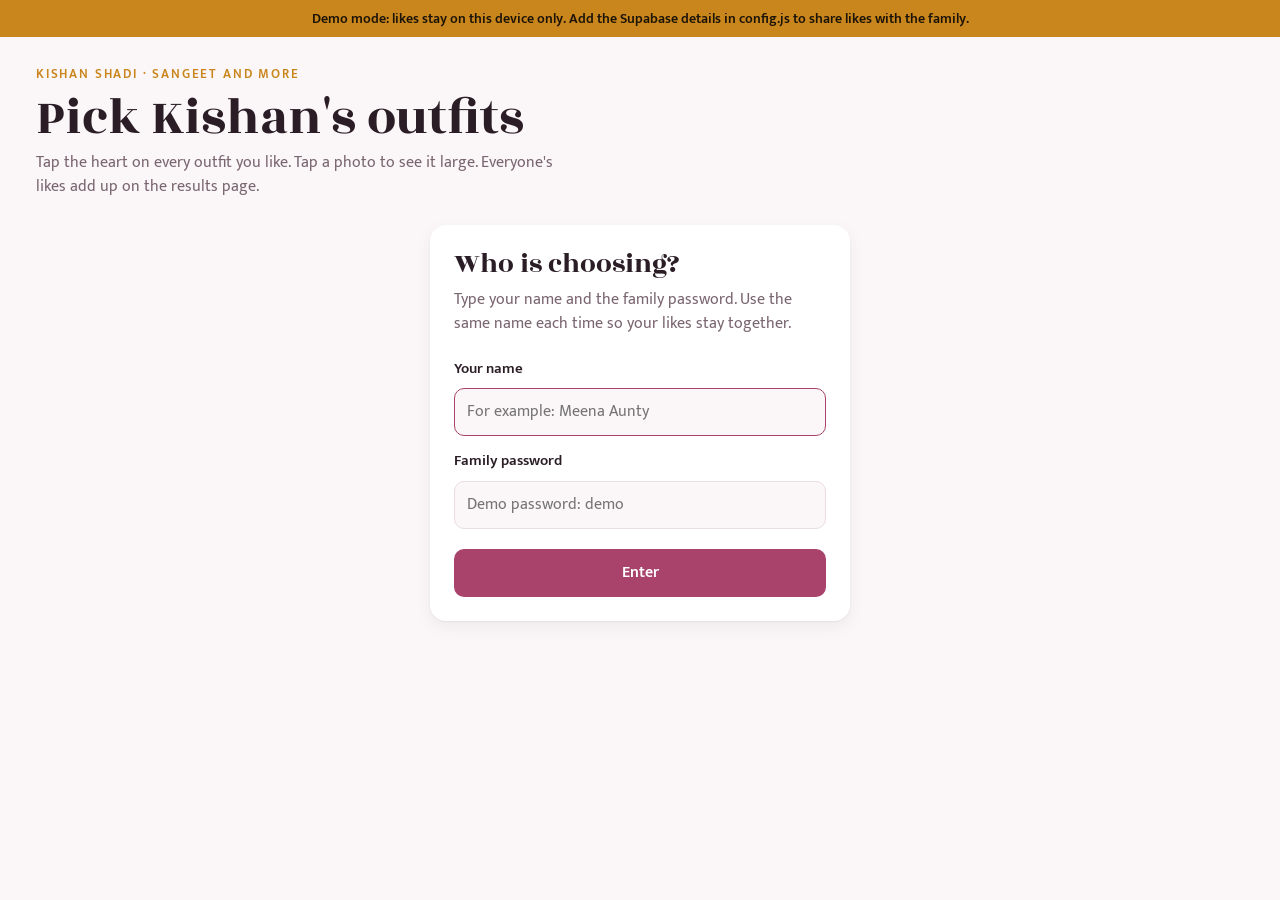
==== index.html @ 9be0b4d0 "Add family outfit voting site" ====
<!doctype html>
<html lang="en">
<head>
<meta charset="utf-8">
<meta name="viewport" content="width=device-width, initial-scale=1, viewport-fit=cover">
<title>Kishan Shadi Outfits</title>
<meta name="robots" content="noindex, nofollow">
<link rel="preconnect" href="https://fonts.googleapis.com">
<link rel="preconnect" href="https://fonts.gstatic.com" crossorigin>
<link rel="stylesheet" href="https://fonts.googleapis.com/css2?family=Mukta:wght@400;600;700&family=Rozha+One&display=swap">
<link rel="stylesheet" href="style.css">
</head>
<body>
<div id="demo"></div>
<header class="wrap mast">
  <span class="eyebrow">Kishan Shadi · Sangeet and more</span>
  <h1>Pick Kishan's outfits</h1>
  <p>Tap the heart on every outfit you like. Tap a photo to see it large. Everyone's likes add up on the results page.</p>
</header>

<div id="signin" class="wrap"></div>

<div id="app" hidden>
  <div class="bar">
    <div class="wrap">
      <div class="who">Hi, <b id="me"></b> <span class="pill" id="mycount"></span></div>
      <span class="spacer"></span>
      <a class="btn-ghost" href="analytics.html">See results</a>
      <button class="linkbtn" id="signout" type="button">Not you? Sign out</button>
    </div>
  </div>
  <main class="wrap">
    <div class="tools">
      <div class="seg" id="filters" role="group" aria-label="Show"></div>
      <label for="sort">Sort
        <select id="sort">
          <option value="list">List order</option>
          <option value="likes">Most liked</option>
          <option value="price">Price, low to high</option>
        </select>
      </label>
      <span class="count-note" id="shown"></span>
    </div>
    <div class="grid" id="grid"></div>
    <p class="foot-note">Prices are as shown on each shop's website on 31 Oct 2026. They can change. Designer pieces are usually made to order, so check the delivery time before you order.</p>
  </main>
</div>

<div class="lb" id="lb" hidden role="dialog" aria-modal="true" aria-label="Outfit photo">
  <button class="close" id="lb-close" type="button" aria-label="Close">×</button>
  <button class="nav" id="lb-prev" type="button" aria-label="Previous outfit">‹</button>
  <div class="stage">
    <img id="lb-img" alt="">
    <div class="info">
      <h3 id="lb-name"></h3>
      <div class="sub" id="lb-sub"></div>
      <button class="heart" id="lb-heart" type="button" aria-pressed="false"></button>
      <div class="who-liked" id="lb-who"></div>
      <a id="lb-link" target="_blank" rel="noopener">Open on the shop's website ↗</a>
    </div>
  </div>
  <button class="nav" id="lb-next" type="button" aria-label="Next outfit">›</button>
</div>

<script src="config.js"></script>
<script src="items.js"></script>
<script src="common.js"></script>
<script src="gallery.js"></script>
</body>
</html>
---- style.css ----
/* Layout: one column of content, a sticky bar, then a photo grid (2 columns on phones). */
:root {
  --bg: #fbf6f8;
  --surface: #ffffff;
  --ink: #2a1d25;
  --muted: #7a6670;
  --line: #ecdde4;
  --rose: #a9436b;
  --rose-soft: #f6e3eb;
  --marigold: #c9861c;
  --ok: #2f7a54;
  --shadow: 0 1px 2px rgba(42, 29, 37, .06), 0 6px 18px rgba(42, 29, 37, .06);
  --display: "Rozha One", "Georgia", serif;
  --body: "Mukta", "Segoe UI", system-ui, sans-serif;
  color-scheme: light;
}
@media (prefers-color-scheme: dark) {
  :root {
    --bg: #18120f; --surface: #231b1f; --ink: #f5eaef; --muted: #b8a4ae; --line: #3a2c33;
    --rose: #ea8fb0; --rose-soft: #3d2530; --marigold: #e8ac4c; --ok: #6cc497;
    --shadow: 0 1px 2px rgba(0,0,0,.3), 0 6px 18px rgba(0,0,0,.25);
    color-scheme: dark;
  }
}

* { box-sizing: border-box; }
html, body { margin: 0; }
body {
  background: var(--bg); color: var(--ink);
  font: 400 16px/1.5 var(--body);
  -webkit-font-smoothing: antialiased;
}
a { color: var(--rose); }
img { max-width: 100%; }
button, input, select { font: inherit; color: inherit; }
:focus-visible { outline: 2px solid var(--rose); outline-offset: 2px; }
[hidden] { display: none !important; }

.wrap { max-width: 1240px; margin: 0 auto; padding-inline: max(16px, env(safe-area-inset-left, 0px)) max(16px, env(safe-area-inset-right, 0px)); }

/* Masthead */
.mast { padding-block: 28px 18px; display: grid; gap: 6px; }
.mast .eyebrow { font-size: 13px; letter-spacing: .14em; text-transform: uppercase; color: var(--marigold); font-weight: 600; }
.mast h1 { font: 400 clamp(32px, 6vw, 52px)/1.05 var(--display); margin: 0; text-wrap: balance; }
.mast p { margin: 0; color: var(--muted); max-width: 60ch; }

/* Sticky bar */
.bar {
  position: sticky; top: 0; z-index: 5;
  background: color-mix(in srgb, var(--bg) 92%, transparent);
  backdrop-filter: blur(8px);
  border-bottom: 1px solid var(--line);
}
.bar .wrap { display: flex; flex-wrap: wrap; align-items: center; gap: 10px 16px; padding-block: 10px; }
.who { display: flex; align-items: baseline; gap: 10px; flex-wrap: wrap; }
.who b { font-weight: 600; }
.pill { display: inline-flex; align-items: center; gap: 6px; background: var(--rose-soft); color: var(--rose); padding: 3px 10px; border-radius: 999px; font-weight: 600; font-size: 14px; font-variant-numeric: tabular-nums; }
.bar .spacer { flex: 1; }
.linkbtn { background: none; border: 0; padding: 4px 2px; color: var(--muted); cursor: pointer; text-decoration: underline; text-underline-offset: 3px; }
.btn-ghost { display: inline-flex; align-items: center; gap: 6px; border: 1.5px solid var(--rose); color: var(--rose); background: transparent; padding: 7px 14px; border-radius: 999px; font-weight: 600; text-decoration: none; cursor: pointer; }
.btn-primary { background: var(--rose); color: var(--surface); border: 0; padding: 12px 18px; border-radius: 10px; font-weight: 600; cursor: pointer; }
.btn-primary:disabled { opacity: .6; cursor: default; }

/* Filters */
.tools { display: flex; flex-wrap: wrap; gap: 10px 14px; align-items: center; padding-block: 16px 4px; }
.seg { display: flex; flex-wrap: wrap; gap: 6px; }
.seg button { border: 1px solid var(--line); background: var(--surface); padding: 6px 12px; border-radius: 999px; cursor: pointer; font-size: 15px; }
.seg button[aria-pressed="true"] { background: var(--ink); color: var(--bg); border-color: var(--ink); }
.tools label { font-size: 14px; color: var(--muted); display: flex; align-items: center; gap: 6px; }
.tools select { border: 1px solid var(--line); background: var(--surface); border-radius: 8px; padding: 6px 8px; }
.count-note { color: var(--muted); font-size: 14px; margin-left: auto; }

/* Grid */
.grid { display: grid; grid-template-columns: repeat(auto-fill, minmax(210px, 1fr)); gap: 18px; padding-block: 14px 60px; }
@media (max-width: 520px) { .grid { grid-template-columns: repeat(2, minmax(0, 1fr)); gap: 12px; } }
.card { background: var(--surface); border-radius: 12px; overflow: hidden; box-shadow: var(--shadow); display: flex; flex-direction: column; min-width: 0; }
.card .ph { position: relative; aspect-ratio: 3 / 4; background: var(--rose-soft); border: 0; padding: 0; cursor: zoom-in; display: block; width: 100%; }
.card .ph { overflow: hidden; }
.card .ph img { width: 100%; height: 100%; object-fit: cover; object-position: top; display: block; }
.tag { position: absolute; left: 8px; top: 8px; background: var(--surface); color: var(--ink); font-size: 12px; font-weight: 600; padding: 2px 8px; border-radius: 999px; }
.tag.designer { color: var(--marigold); }
.card .body { padding: 10px 12px 12px; display: grid; gap: 2px; flex: 1; }
.card .name { font-weight: 600; line-height: 1.25; }
.card .meta { color: var(--muted); font-size: 14px; display: flex; justify-content: space-between; gap: 8px; flex-wrap: wrap; }
.card .meta .price { color: var(--ink); font-variant-numeric: tabular-nums; }
.card .foot { display: flex; flex-wrap: wrap; align-items: center; justify-content: space-between; gap: 8px; padding: 0 12px 12px; }
.heart { white-space: nowrap; display: inline-flex; align-items: center; gap: 6px; border: 1.5px solid var(--line); background: var(--surface); border-radius: 999px; padding: 6px 12px; cursor: pointer; font-weight: 600; font-variant-numeric: tabular-nums; }
.heart svg { width: 18px; height: 18px; fill: none; stroke: var(--rose); stroke-width: 2; transition: transform .15s; }
.heart[aria-pressed="true"] { border-color: var(--rose); background: var(--rose-soft); color: var(--rose); }
.heart[aria-pressed="true"] svg { fill: var(--rose); }
.heart:active svg { transform: scale(1.25); }
.shop-link { font-size: 13px; color: var(--muted); }
@media (max-width: 520px) { .card .foot { flex-direction: column; align-items: stretch; } .heart { justify-content: center; } .shop-link { text-align: center; } }

/* Lightbox */
.lb { position: fixed; inset: 0; z-index: 20; background: rgba(15, 9, 12, .92); display: grid; grid-template-columns: auto minmax(0, 1fr) auto; align-items: center; gap: 12px; padding: max(16px, env(safe-area-inset-top, 0px)) max(16px, env(safe-area-inset-right, 0px)) max(16px, env(safe-area-inset-bottom, 0px)) max(16px, env(safe-area-inset-left, 0px)); }
.lb .stage { display: flex; gap: 24px; align-items: center; justify-content: center; min-width: 0; flex-wrap: wrap; }
.lb img { max-height: 82vh; max-width: min(100%, 640px); object-fit: contain; border-radius: 8px; background: #2a2025; }
.lb .info { color: #f7eef2; max-width: 300px; display: grid; gap: 10px; }
.lb .info h3 { font: 400 26px/1.15 var(--display); margin: 0; }
.lb .info .sub { color: #d6c5cd; }
.lb .info .who-liked { font-size: 14px; color: #d6c5cd; }
.lb .info a { color: #f2a9c3; }
.lb .info .heart { background: transparent; color: #f7eef2; border-color: #f2a9c3; justify-self: start; }
.lb .info .heart svg { stroke: #f2a9c3; }
.lb .info .heart[aria-pressed="true"] { background: #f2a9c3; color: #2a1d25; }
.lb .info .heart[aria-pressed="true"] svg { fill: #2a1d25; stroke: #2a1d25; }
.lb .nav, .lb .close { background: rgba(255,255,255,.12); color: #fff; border: 0; border-radius: 999px; width: 46px; height: 46px; font-size: 26px; cursor: pointer; }
.lb .close { position: absolute; top: max(14px, env(safe-area-inset-top, 0px)); right: max(14px, env(safe-area-inset-right, 0px)); }
@media (max-width: 700px) {
  .lb { grid-template-columns: 1fr 1fr; grid-template-rows: 1fr auto; align-content: center; }
  .lb .stage { grid-column: 1 / -1; grid-row: 1; }
  .lb img { max-height: 58vh; }
  .lb .nav { grid-row: 2; justify-self: center; }
}

/* Sign-in */
.signin { background: var(--surface); box-shadow: var(--shadow); border-radius: 16px; padding: 24px; max-width: 420px; margin: 8px auto 60px; display: grid; gap: 8px; }
.signin h2 { font: 400 28px/1.1 var(--display); margin: 0; }
.signin .lede { margin: 0 0 8px; color: var(--muted); }
.signin label { font-weight: 600; font-size: 15px; margin-top: 6px; }
.signin input { border: 1.5px solid var(--line); background: var(--bg); border-radius: 10px; padding: 11px 12px; }
.signin input:focus { border-color: var(--rose); outline: none; }
.signin .btn-primary { margin-top: 12px; }
.form-error { color: #b3261e; background: #fdecea; border-radius: 8px; padding: 8px 10px; margin: 6px 0 0; font-size: 15px; }
@media (prefers-color-scheme: dark) { .form-error { color: #ffb4ab; background: #4a1d1a; } }

.demo-banner { background: var(--marigold); color: #1d1408; font-size: 14px; padding: 8px max(16px, env(safe-area-inset-left, 0px)); text-align: center; font-weight: 600; }
.status { color: var(--muted); font-size: 14px; }
.toast { position: fixed; left: 50%; bottom: max(20px, env(safe-area-inset-bottom, 0px)); transform: translateX(-50%); background: var(--ink); color: var(--bg); padding: 10px 16px; border-radius: 10px; z-index: 30; font-size: 15px; max-width: calc(100% - 32px); }

/* Results page */
.stats { display: grid; grid-template-columns: repeat(auto-fit, minmax(150px, 1fr)); gap: 12px; padding-block: 8px 20px; }
.stat { background: var(--surface); border-radius: 12px; padding: 14px 16px; box-shadow: var(--shadow); }
.stat .n { font: 400 34px/1 var(--display); font-variant-numeric: tabular-nums; }
.stat .l { color: var(--muted); font-size: 14px; }
.section-h { font: 400 26px/1.1 var(--display); margin: 26px 0 12px; }
.rank { display: grid; gap: 10px; padding: 0; margin: 0; list-style: none; }
.rank li { display: grid; grid-template-columns: 28px 56px minmax(0, 1fr); gap: 12px; align-items: center; background: var(--surface); border-radius: 12px; padding: 8px 12px 8px 8px; box-shadow: var(--shadow); }
.rank .pos { font: 400 20px/1 var(--display); text-align: center; color: var(--muted); font-variant-numeric: tabular-nums; }
.rank a { display: block; width: 56px; height: 72px; overflow: hidden; border-radius: 6px; background: var(--rose-soft); }
.rank img { width: 56px; height: 72px; object-fit: cover; object-position: top; border-radius: 6px; display: block; }
.rank .main { min-width: 0; display: grid; gap: 4px; }
.rank .title { display: flex; justify-content: space-between; gap: 8px; align-items: baseline; flex-wrap: wrap; }
.rank .title b { font-weight: 600; }
.rank .title span { color: var(--muted); font-size: 14px; }
.track { height: 10px; background: var(--rose-soft); border-radius: 999px; overflow: hidden; }
.track i { display: block; height: 100%; background: var(--rose); border-radius: 999px; }
.rank .names { font-size: 14px; color: var(--muted); overflow-wrap: anywhere; }
.rank .cnt { font-weight: 700; color: var(--rose); font-variant-numeric: tabular-nums; }
.people { display: grid; grid-template-columns: repeat(auto-fill, minmax(260px, 1fr)); gap: 12px; }
.person { background: var(--surface); border-radius: 12px; padding: 12px 14px; box-shadow: var(--shadow); display: grid; gap: 8px; min-width: 0; }
.person h3 { margin: 0; font-size: 18px; display: flex; justify-content: space-between; gap: 8px; }
.person .thumbs { display: flex; gap: 6px; overflow-x: auto; padding-bottom: 4px; }
.person .thumbs img { overflow: hidden; background: var(--rose-soft); width: 48px; height: 62px; object-fit: cover; object-position: top; border-radius: 5px; flex: none; }
.split { display: grid; grid-template-columns: repeat(auto-fit, minmax(220px, 1fr)); gap: 12px; }
.empty { background: var(--surface); border-radius: 12px; padding: 24px; text-align: center; color: var(--muted); box-shadow: var(--shadow); }
.foot-note { color: var(--muted); font-size: 13px; padding-block: 30px 40px; }

@media (prefers-reduced-motion: reduce) { * { transition: none !important; animation: none !important; } }
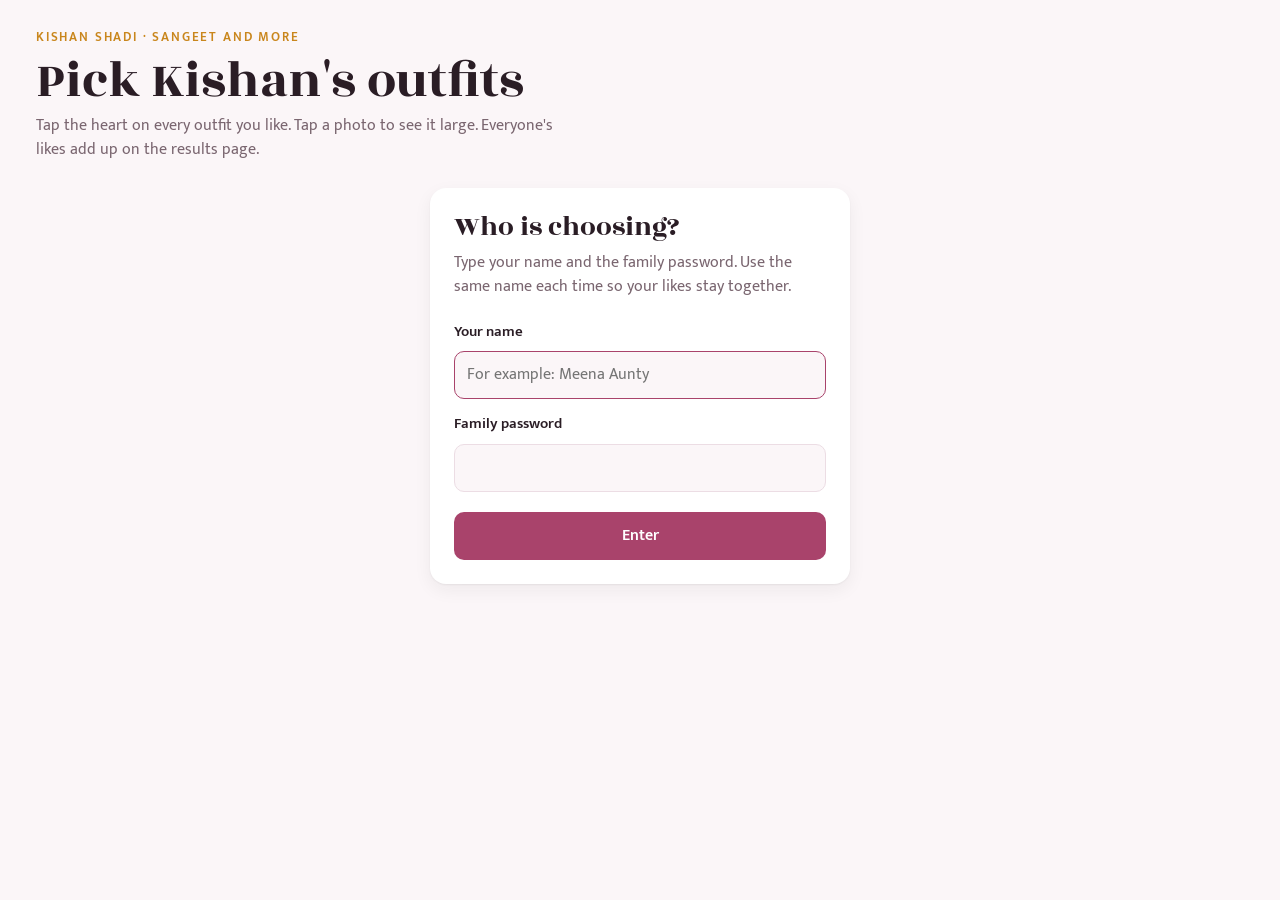
==== commit e15804ac: "Add outfit suggestions, New filter, Claude Code notes" ====
--- a/index.html
+++ b/index.html
@@ -8,7 +8,7 @@
 <link rel="preconnect" href="https://fonts.googleapis.com">
 <link rel="preconnect" href="https://fonts.gstatic.com" crossorigin>
 <link rel="stylesheet" href="https://fonts.googleapis.com/css2?family=Mukta:wght@400;600;700&family=Rozha+One&display=swap">
-<link rel="stylesheet" href="style.css">
+<link rel="stylesheet" href="style.css?v=2">
 </head>
 <body>
 <div id="demo"></div>
@@ -25,11 +25,19 @@
     <div class="wrap">
       <div class="who">Hi, <b id="me"></b> <span class="pill" id="mycount"></span></div>
       <span class="spacer"></span>
+      <button class="btn-ghost" type="button" data-suggest>Suggest an outfit</button>
       <a class="btn-ghost" href="analytics.html">See results</a>
       <button class="linkbtn" id="signout" type="button">Not you? Sign out</button>
     </div>
   </div>
   <main class="wrap">
+    <section class="cta" aria-label="Suggest an outfit">
+      <div>
+        <b>Seen an outfit you like for Kishan?</b>
+        <span>Send up to 10 photos or links. Each day we find similar outfits you can buy and add them here for everyone to vote on.</span>
+      </div>
+      <button class="btn-primary" type="button" data-suggest>Suggest an outfit</button>
+    </section>
     <div class="tools">
       <div class="seg" id="filters" role="group" aria-label="Show"></div>
       <label for="sort">Sort
@@ -42,7 +50,7 @@
       <span class="count-note" id="shown"></span>
     </div>
     <div class="grid" id="grid"></div>
-    <p class="foot-note">Prices are as shown on each shop's website on 31 Oct 2026. They can change. Designer pieces are usually made to order, so check the delivery time before you order.</p>
+    <p class="foot-note">Prices are as shown on each shop's website on the day we added the outfit. They can change. Designer pieces are usually made to order, so check the delivery time before you order.</p>
   </main>
 </div>
 
@@ -54,6 +62,7 @@
     <div class="info">
       <h3 id="lb-name"></h3>
       <div class="sub" id="lb-sub"></div>
+      <p class="lb-note" id="lb-note" hidden></p>
       <button class="heart" id="lb-heart" type="button" aria-pressed="false"></button>
       <div class="who-liked" id="lb-who"></div>
       <a id="lb-link" target="_blank" rel="noopener">Open on the shop's website ↗</a>
@@ -62,9 +71,32 @@
   <button class="nav" id="lb-next" type="button" aria-label="Next outfit">›</button>
 </div>
 
-<script src="config.js"></script>
-<script src="items.js"></script>
-<script src="common.js"></script>
-<script src="gallery.js"></script>
+<div class="sheet-wrap" id="sg" hidden role="dialog" aria-modal="true" aria-labelledby="sg-title">
+  <div class="sheet">
+    <button class="close" id="sg-close" type="button" aria-label="Close">×</button>
+    <h2 id="sg-title">Suggest an outfit</h2>
+    <p class="lede">Add photos or links of outfits you like. They can be from a shop, Instagram, Pinterest or a wedding you went to. Once a day, we look for similar outfits that you can buy in India and add them under <b>New</b> for everyone to vote on.</p>
+    <form id="sg-form" novalidate>
+      <div class="sg-label"><span>Photos</span><span class="muted" id="sg-count"></span></div>
+      <div class="sg-thumbs" id="sg-thumbs"></div>
+      <label class="btn-ghost sg-add" id="sg-add">+ Add photos
+        <input id="sg-files" type="file" accept="image/*" multiple hidden>
+      </label>
+      <label for="sg-links" class="sg-label">Links <span class="muted">(one per line, up to 10)</span></label>
+      <textarea id="sg-links" rows="3" placeholder="https://…"></textarea>
+      <label for="sg-note" class="sg-label">What do you like about it? <span class="muted">(optional)</span></label>
+      <textarea id="sg-note" rows="2" maxlength="500" placeholder="For example: the colour, the long jacket, the drape"></textarea>
+      <p id="sg-msg" role="status" hidden></p>
+      <button class="btn-primary" id="sg-send" type="submit">Send suggestion</button>
+    </form>
+    <h3 class="sg-h">Your suggestions</h3>
+    <div id="sg-mine"></div>
+  </div>
+</div>
+
+<script src="config.js?v=2"></script>
+<script src="items.js?v=2"></script>
+<script src="common.js?v=2"></script>
+<script src="gallery.js?v=2"></script>
 </body>
 </html>
--- a/style.css
+++ b/style.css
@@ -32,7 +32,7 @@
 }
 a { color: var(--rose); }
 img { max-width: 100%; }
-button, input, select { font: inherit; color: inherit; }
+button, input, select, textarea { font: inherit; color: inherit; }
 :focus-visible { outline: 2px solid var(--rose); outline-offset: 2px; }
 [hidden] { display: none !important; }
 
@@ -158,3 +158,43 @@
 .foot-note { color: var(--muted); font-size: 13px; padding-block: 30px 40px; }
 
 @media (prefers-reduced-motion: reduce) { * { transition: none !important; animation: none !important; } }
+
+/* ---- Suggestions (step 2) ---- */
+.tag.new { left: auto; right: 8px; background: var(--marigold); color: #241707; }
+.card .from { font-size: 13px; color: var(--rose); font-weight: 600; margin-top: 2px; }
+.lb .info .lb-note { margin: 0; font-size: 14px; color: #f2d9a6; }
+
+.cta { display: flex; align-items: center; justify-content: space-between; gap: 12px 20px; flex-wrap: wrap;
+  background: var(--rose-soft); border-radius: 12px; padding: 14px 16px; margin: 16px 0 4px; }
+.cta div { display: grid; gap: 2px; min-width: 0; flex: 1 1 320px; }
+.cta span { color: var(--muted); font-size: 15px; }
+
+.sheet-wrap { position: fixed; inset: 0; z-index: 30; background: rgba(15, 9, 12, .6); display: flex; justify-content: center; align-items: flex-start;
+  overflow-y: auto; padding: max(16px, env(safe-area-inset-top, 0px)) 16px max(16px, env(safe-area-inset-bottom, 0px)); }
+.sheet { position: relative; background: var(--surface); color: var(--ink); border-radius: 16px; box-shadow: var(--shadow);
+  width: 100%; max-width: 560px; padding: 22px 20px 24px; margin: auto 0; }
+.sheet h2 { font: 400 28px/1.1 var(--display); margin: 0 40px 6px 0; }
+.sheet .lede { margin: 0 0 12px; color: var(--muted); font-size: 15px; }
+.sheet .close { position: absolute; top: 12px; right: 12px; width: 40px; height: 40px; border-radius: 999px; border: 0; background: var(--rose-soft); color: var(--ink); font-size: 24px; cursor: pointer; }
+.sheet form { display: grid; gap: 8px; }
+.sheet textarea { width: 100%; border: 1.5px solid var(--line); background: var(--bg); border-radius: 10px; padding: 10px 12px; resize: vertical; }
+.sheet textarea:focus { border-color: var(--rose); outline: none; }
+.sg-label { display: flex; justify-content: space-between; gap: 8px; font-weight: 600; font-size: 15px; margin-top: 6px; }
+.muted { color: var(--muted); font-weight: 400; }
+.sg-thumbs { display: grid; grid-template-columns: repeat(auto-fill, minmax(78px, 1fr)); gap: 8px; }
+.sg-thumbs:empty { display: none; }
+.sg-thumb { position: relative; aspect-ratio: 1; border-radius: 8px; overflow: hidden; background: var(--rose-soft); }
+.sg-thumb img { width: 100%; height: 100%; object-fit: cover; display: block; }
+.sg-thumb button { position: absolute; top: 4px; right: 4px; width: 26px; height: 26px; border-radius: 999px; border: 0; background: rgba(0,0,0,.6); color: #fff; font-size: 17px; line-height: 1; cursor: pointer; }
+.sg-add { justify-self: start; }
+.form-ok { color: var(--ok); background: color-mix(in srgb, var(--ok) 12%, transparent); border-radius: 8px; padding: 8px 10px; margin: 6px 0 0; font-size: 15px; }
+#sg-send { margin-top: 6px; }
+.sg-h { font: 400 22px/1.2 var(--display); margin: 26px 0 10px; padding-top: 16px; border-top: 1px solid var(--line); }
+#sg-mine { display: grid; gap: 10px; }
+#sg-mine p { margin: 0; }
+.sg-item { display: grid; grid-template-columns: 56px minmax(0, 1fr); gap: 12px; align-items: start; }
+.sg-item img, .sg-noimg { width: 56px; height: 56px; border-radius: 8px; object-fit: cover; background: var(--rose-soft); display: grid; place-items: center; }
+.sg-when { font-size: 13px; color: var(--muted); }
+.sg-status { font-size: 15px; }
+.sg-status.done { color: var(--ok); }
+.sg-status.skipped { color: var(--muted); }
